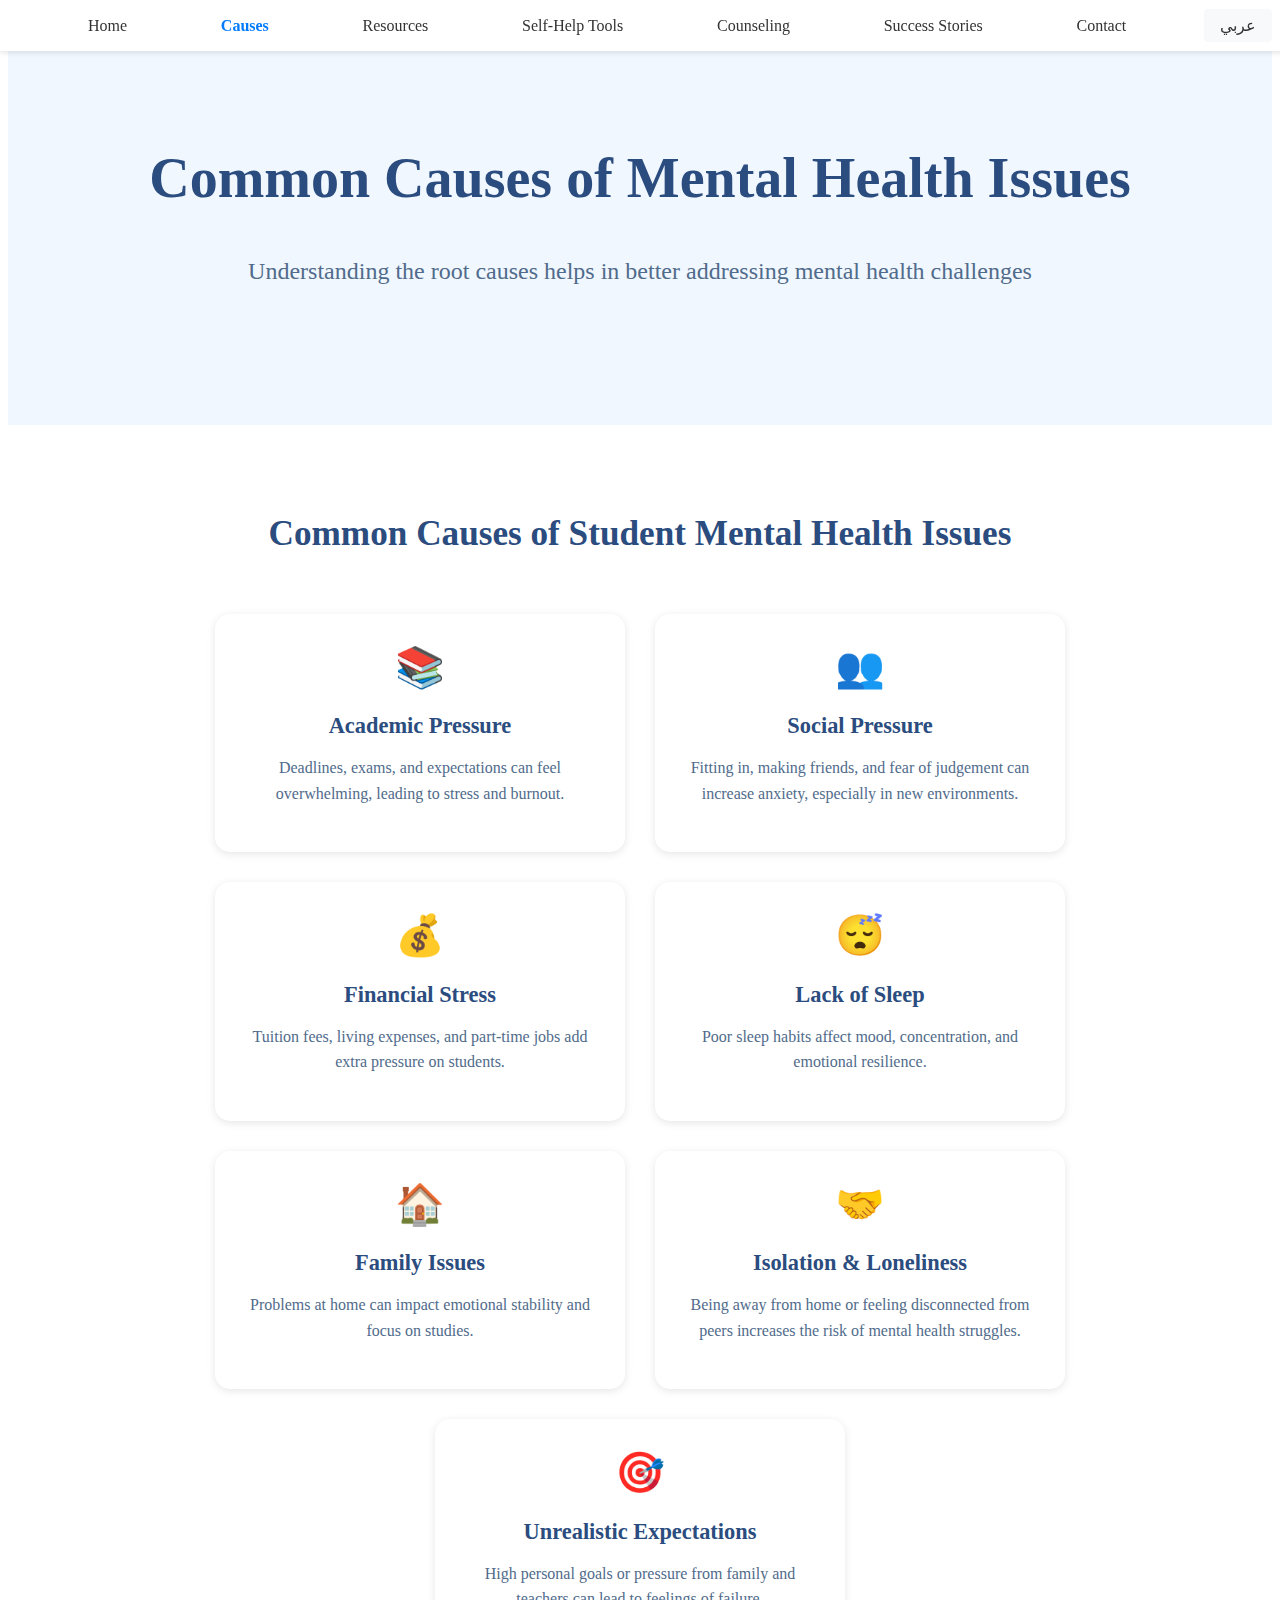
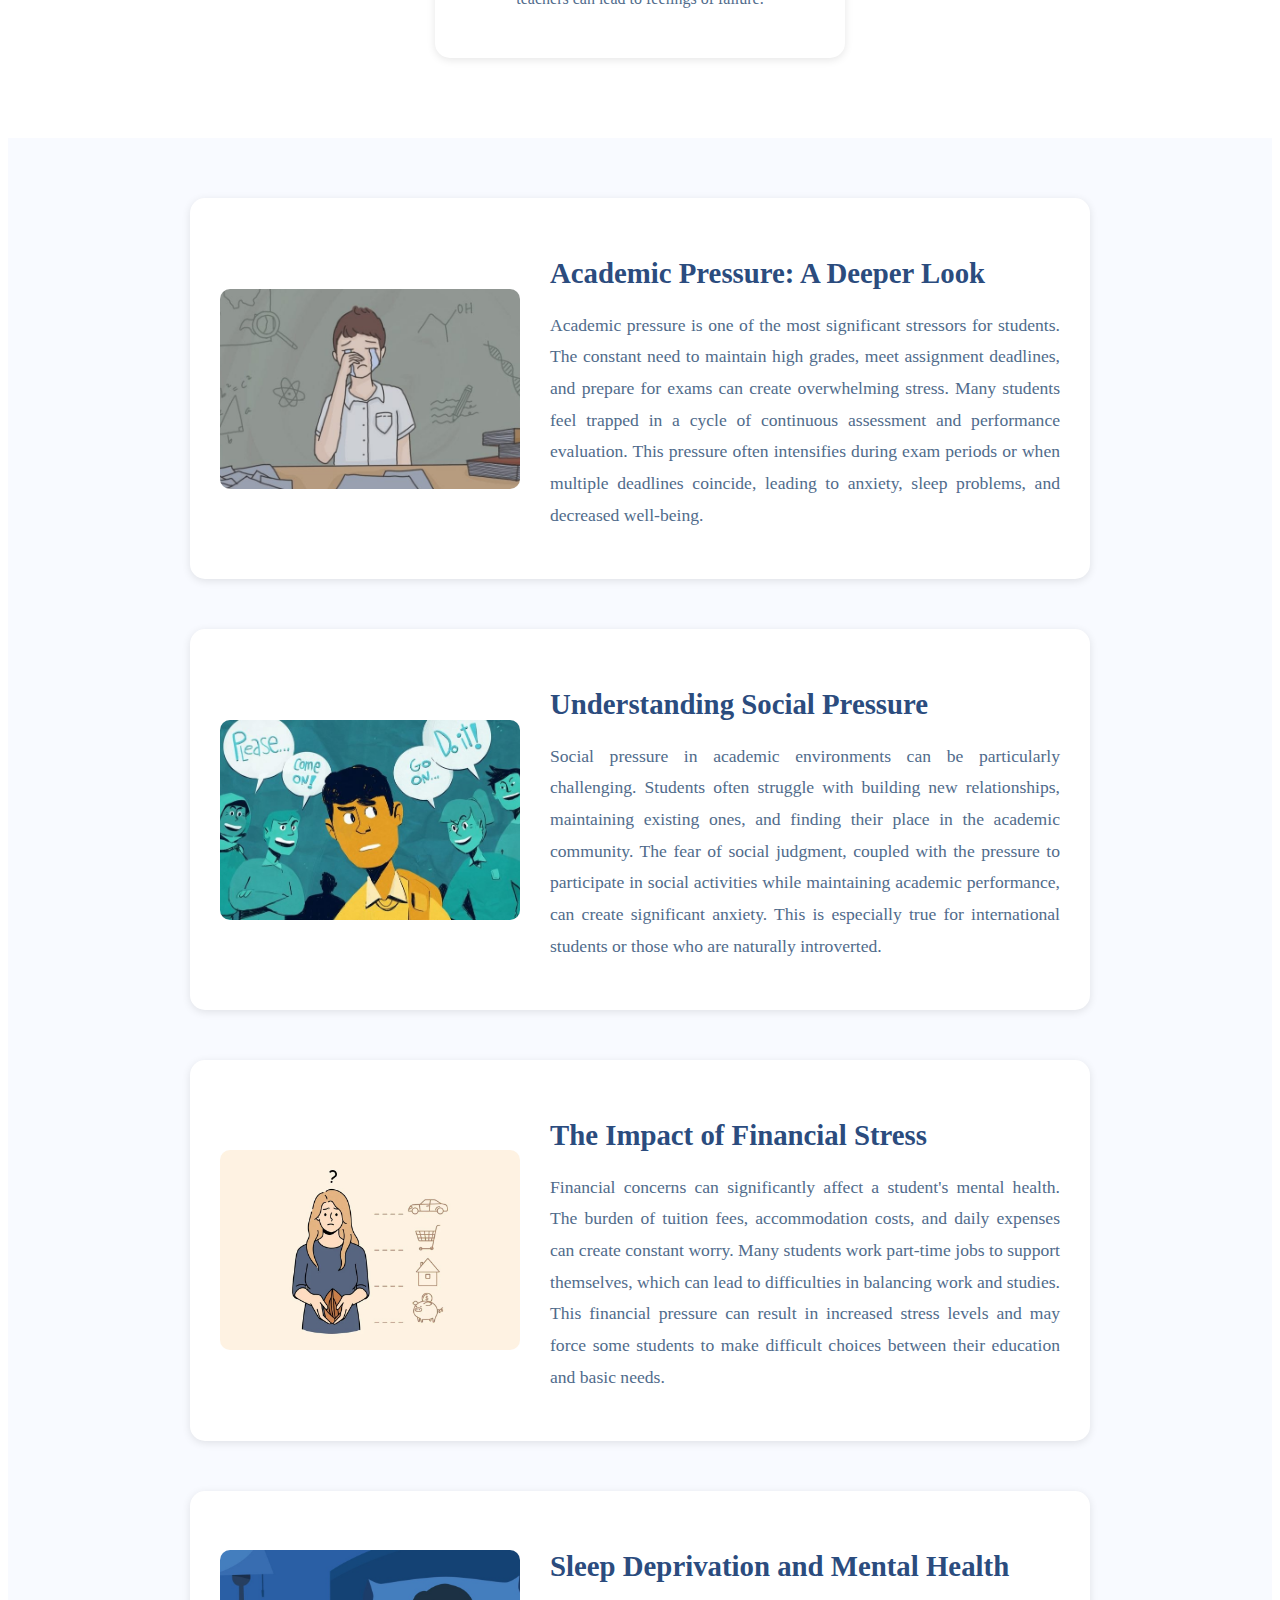
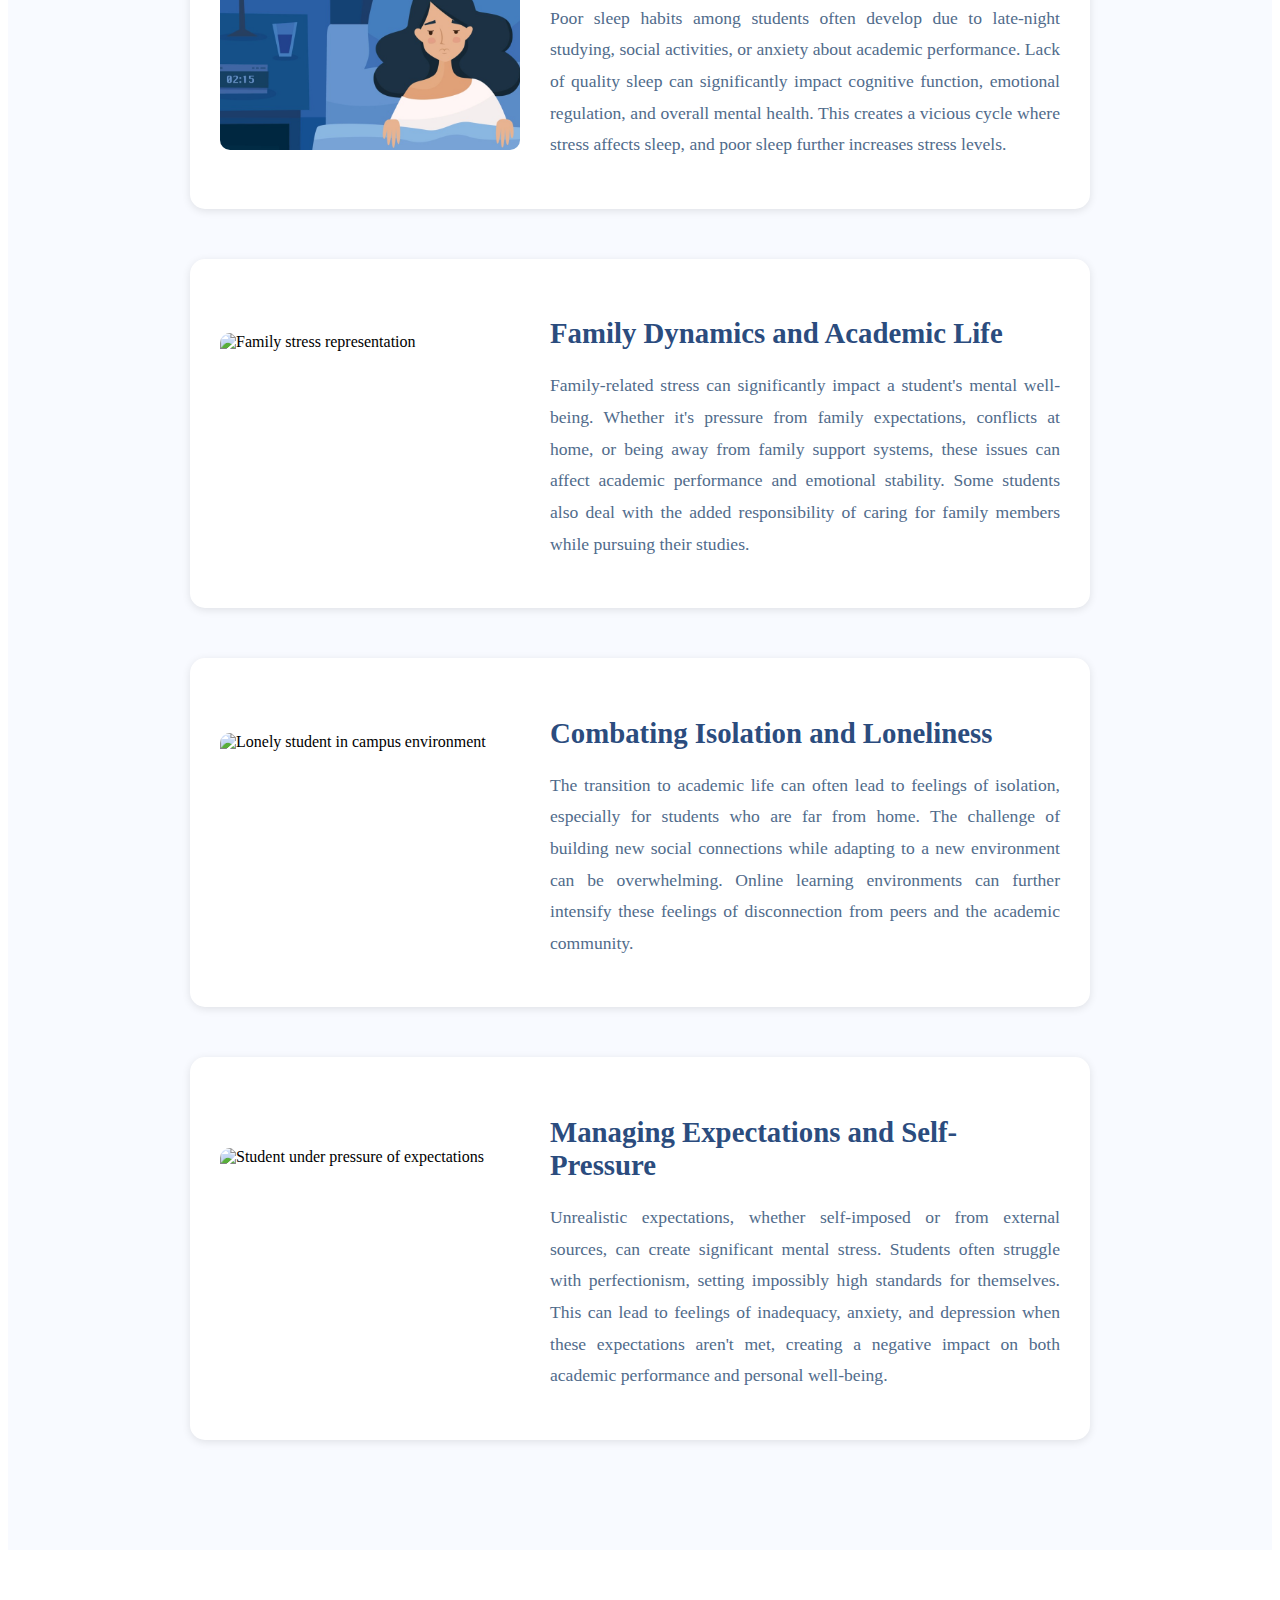
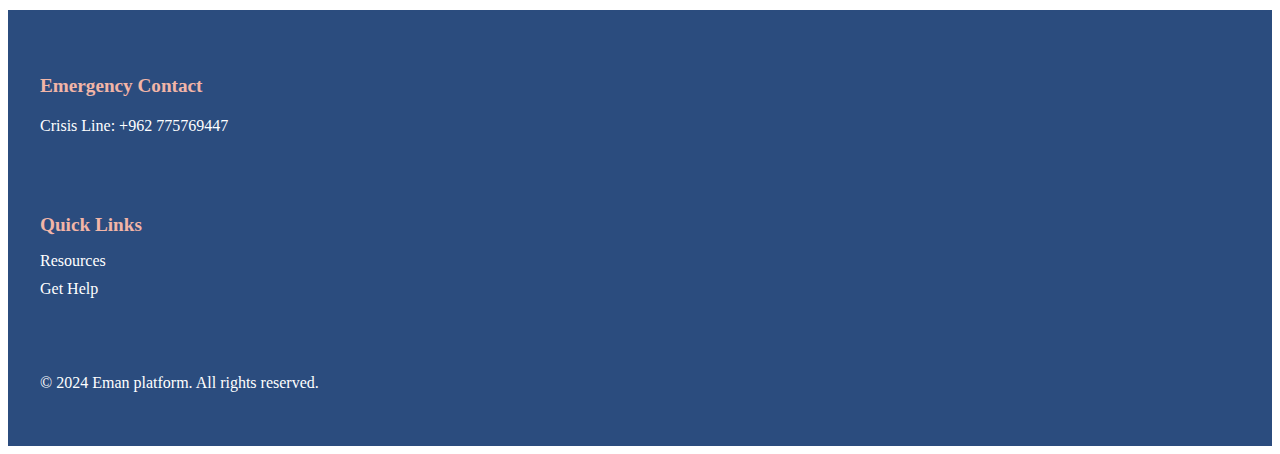
==== causes.html @ c2e85818 "making the second page the causes page and adding css styles and the html page" ====
<!DOCTYPE html>
<html lang="en">
<head>
    <meta charset="UTF-8">
    <meta name="viewport" content="width=device-width, initial-scale=1.0">
    <title>Causes - Eman Platform</title>
    <link rel="stylesheet" href="css/style.css">
</head>
<body>
    <header>
        <nav>
            <ul class="nav-links">
                <li><a href="index.html">Home</a></li>
                <li><a href="causes.html" class="active">Causes</a></li>
                <li><a href="resources.html">Resources</a></li>
                <li><a href="tools.html">Self-Help Tools</a></li>
                <li><a href="counseling.html">Counseling</a></li>
                <li><a href="stories.html">Success Stories</a></li>
                <li><a href="contact.html">Contact</a></li>
                <li class="language-switch">
                    <a href="causes-ar.html">عربي</a>
                </li>
            </ul>
        </nav>
    </header>

    <main>
        <section class="hero">
            <h1>Common Causes of Mental Health Issues</h1>
            <p>Understanding the root causes helps in better addressing mental health challenges</p>
        </section>

        <section class="causes-section">
            <div class="causes-container">
                <h2>Common Causes of Student Mental Health Issues</h2>
                <div class="causes-grid">
                    <div class="cause-card">
                        <div class="cause-icon">📚</div>
                        <h3>Academic Pressure</h3>
                        <p>Deadlines, exams, and expectations can feel overwhelming, leading to stress and burnout.</p>
                    </div>

                    <div class="cause-card">
                        <div class="cause-icon">👥</div>
                        <h3>Social Pressure</h3>
                        <p>Fitting in, making friends, and fear of judgement can increase anxiety, especially in new environments.</p>
                    </div>

                    <div class="cause-card">
                        <div class="cause-icon">💰</div>
                        <h3>Financial Stress</h3>
                        <p>Tuition fees, living expenses, and part-time jobs add extra pressure on students.</p>
                    </div>

                    <div class="cause-card">
                        <div class="cause-icon">😴</div>
                        <h3>Lack of Sleep</h3>
                        <p>Poor sleep habits affect mood, concentration, and emotional resilience.</p>
                    </div>

                    <div class="cause-card">
                        <div class="cause-icon">🏠</div>
                        <h3>Family Issues</h3>
                        <p>Problems at home can impact emotional stability and focus on studies.</p>
                    </div>

                    <div class="cause-card">
                        <div class="cause-icon">🤝</div>
                        <h3>Isolation & Loneliness</h3>
                        <p>Being away from home or feeling disconnected from peers increases the risk of mental health struggles.</p>
                    </div>

                    <div class="cause-card">
                        <div class="cause-icon">🎯</div>
                        <h3>Unrealistic Expectations</h3>
                        <p>High personal goals or pressure from family and teachers can lead to feelings of failure.</p>
                    </div>
                </div>
            </div>
        </section>

        <section class="causes-details">
            <div class="detail-container">
                <div class="detail-item">
                    <div class="detail-image">
                        <img src="imges/tt_p4-768x432-1.jpg" alt="Student studying under pressure">
                    </div>
                    <div class="detail-content">
                        <h3>Academic Pressure: A Deeper Look</h3>
                        <p>Academic pressure is one of the most significant stressors for students. The constant need to maintain high grades, meet assignment deadlines, and prepare for exams can create overwhelming stress. Many students feel trapped in a cycle of continuous assessment and performance evaluation. This pressure often intensifies during exam periods or when multiple deadlines coincide, leading to anxiety, sleep problems, and decreased well-being.</p>
                    </div>
                </div>

                <div class="detail-item">
                    <div class="detail-image">
                        <img src="imges/Understanding Social Pressure.jpg" alt="Students in social situation">
                    </div>
                    <div class="detail-content">
                        <h3>Understanding Social Pressure</h3>
                        <p>Social pressure in academic environments can be particularly challenging. Students often struggle with building new relationships, maintaining existing ones, and finding their place in the academic community. The fear of social judgment, coupled with the pressure to participate in social activities while maintaining academic performance, can create significant anxiety. This is especially true for international students or those who are naturally introverted.</p>
                    </div>
                </div>

                <div class="detail-item">
                    <div class="detail-image">
                        <img src="imges/The Impact of Financial Stress.jpg" alt="Student worried about finances">
                    </div>
                    <div class="detail-content">
                        <h3>The Impact of Financial Stress</h3>
                        <p>Financial concerns can significantly affect a student's mental health. The burden of tuition fees, accommodation costs, and daily expenses can create constant worry. Many students work part-time jobs to support themselves, which can lead to difficulties in balancing work and studies. This financial pressure can result in increased stress levels and may force some students to make difficult choices between their education and basic needs.</p>
                    </div>
                </div>

                <div class="detail-item">
                    <div class="detail-image">
                        <img src="imges/Sleep Deprivation and Mental Health.jpg" alt="Tired student struggling to stay awake">
                    </div>
                    <div class="detail-content">
                        <h3>Sleep Deprivation and Mental Health</h3>
                        <p>Poor sleep habits among students often develop due to late-night studying, social activities, or anxiety about academic performance. Lack of quality sleep can significantly impact cognitive function, emotional regulation, and overall mental health. This creates a vicious cycle where stress affects sleep, and poor sleep further increases stress levels.</p>
                    </div>
                </div>

                <div class="detail-item">
                    <div class="detail-image">
                        <img src="imges/family-issues.jpg" alt="Family stress representation">
                    </div>
                    <div class="detail-content">
                        <h3>Family Dynamics and Academic Life</h3>
                        <p>Family-related stress can significantly impact a student's mental well-being. Whether it's pressure from family expectations, conflicts at home, or being away from family support systems, these issues can affect academic performance and emotional stability. Some students also deal with the added responsibility of caring for family members while pursuing their studies.</p>
                    </div>
                </div>

                <div class="detail-item">
                    <div class="detail-image">
                        <img src="imges/isolation.jpg" alt="Lonely student in campus environment">
                    </div>
                    <div class="detail-content">
                        <h3>Combating Isolation and Loneliness</h3>
                        <p>The transition to academic life can often lead to feelings of isolation, especially for students who are far from home. The challenge of building new social connections while adapting to a new environment can be overwhelming. Online learning environments can further intensify these feelings of disconnection from peers and the academic community.</p>
                    </div>
                </div>

                <div class="detail-item">
                    <div class="detail-image">
                        <img src="imges/expectations.jpg" alt="Student under pressure of expectations">
                    </div>
                    <div class="detail-content">
                        <h3>Managing Expectations and Self-Pressure</h3>
                        <p>Unrealistic expectations, whether self-imposed or from external sources, can create significant mental stress. Students often struggle with perfectionism, setting impossibly high standards for themselves. This can lead to feelings of inadequacy, anxiety, and depression when these expectations aren't met, creating a negative impact on both academic performance and personal well-being.</p>
                    </div>
                </div>
            </div>
        </section>

        <footer>
            <div class="footer-content">
                <div class="footer-section">
                    <h4>Emergency Contact</h4>
                    <p>Crisis Line: +962 775769447</p>
                </div>
                <div class="footer-section">
                    <h4>Quick Links</h4>
                    <ul>
                        <li><a href="resources.html">Resources</a></li>
                        <li><a href="contact.html">Get Help</a></li>
                    </ul>
                </div>
                <div class="footer-section">
                    <p>&copy; 2024 Eman platform. All rights reserved.</p>
                </div>
            </div>
        </div>
    </footer>
</body>
</html>
---- css/style.css ----
/* ===== HEADER SECTION ===== */
header {
    background-color: #ffffff;  /* White background for the header */
    box-shadow: 0 2px 5px rgb(0, 0, 0, 0.1);  /* Subtle shadow for depth */
    padding: 1rem 2rem;  /* Inner spacing: 1rem top/bottom, 2rem left/right */
    position: fixed;  /* Keeps header fixed while scrolling */
    width: 100%;  /* Full width of viewport */
    top: 0;  /* Aligned to top of viewport */
    left: 0;  /* Aligned to left of viewport */
    z-index: 1000;  /* Ensures header stays above other content */
}

/* ===== NAVIGATION SECTION ===== */
nav {
    max-width: 1200px;  /* Maximum width of navigation */
    margin: 0 auto;  /* Centers the navigation horizontally */
}

/* Navigation links container styling */
.nav-links {
    list-style: none;  /* Removes default list bullets */
    display: flex;  /* Creates horizontal layout */
    align-items: center;  /* Vertically centers items */
    justify-content: space-between;  /* Evenly spaces items */
    padding: 0;  /* Removes default padding */
    margin: 0;  /* Removes default margin */
}

/* Individual navigation link styling */
.nav-links li a {
    text-decoration: none;  /* Removes underline from links */
    color: #333333;  /* Dark gray text color */
    font-weight: 500;  /* Medium font weight */
    padding: 0.5rem 1rem;  /* Spacing around link text */
}

/* Hover effect for navigation links */
.nav-links li a:hover {
    color: #007bff;  /* Blue color on hover */
}

/* Styling for active/current page link */
.nav-links li a.active {
    color: #007bff;  /* Blue color for active link */
    font-weight: 600;  /* Slightly bolder than regular links */
}

/* Language switch button styling */
.language-switch a {
    background-color: #f8f9fa;  /* Light gray background */
    border-radius: 4px;  /* Rounded corners */
    padding: 0.5rem 1rem;  /* Spacing around text */
}

/* Body adjustment to prevent content from hiding under fixed header */


/* ===== HERO SECTION ===== */
.hero {
    background-color: #F0F7FF;  /* Light, calming blue background */
    padding: 100px 20px;
    text-align: center;
    /* min-height: 80vh; */
    display: flex;
    flex-direction: column;
    justify-content: center;
    align-items: center;
}

.hero h1 {
    color: #2B4C7E;  /* Deep calming blue */
    font-size: 3.5rem;
    margin-bottom: 1.5rem;
    font-weight: 700;
}

.hero p {
    color: #506B8B;  /* Softer blue for better readability */
    font-size: 1.5rem;
    margin-bottom: 2.5rem;
    max-width: 800px;
}

.cta-buttons {
    display: flex;
    gap: 20px;
    justify-content: center;
}

.btn {
    padding: 15px 30px;
    border-radius: 30px;
    text-decoration: none;
    font-weight: 600;
    transition: all 0.3s ease;
}

.btn.primary {
    background-color: #567EBB;  /* Trustworthy blue */
    color: white;
    box-shadow: 0 4px 15px rgb(86, 126, 187);
}

.btn.primary:hover {
    background-color: #4A6DA1;
}

.btn.secondary {
    background-color: #F2B5A7;  /* Soft coral - warm and inviting */
    color: #333;
    box-shadow: 0 4px 15px rgb(242, 181, 167);
}

.btn.secondary:hover {
    background-color: #E9A192;
  
}

/* ===== INTRODUCTION SECTIONS ===== */
.intro-sections {
    padding: 60px 20px;
    background-color: #fff;
}

.intro-container {
    max-width: 1200px;
    margin: 0 auto 60px;
    display: flex;
    align-items: center;
    gap: 40px;
}

.intro-container.reverse {
    flex-direction: row-reverse;
}

.intro-text {
    flex: 1;
}

.intro-text h2 {
    color: #2B4C7E;
    font-size: 2.2rem;
    margin-bottom: 20px;
}

.intro-text p {
    color: #506B8B;
    font-size: 1.3rem;
    line-height: 1.5;
}

.intro-image {
    flex: 1;
}

.intro-image img {
    width: 100%;
    border-radius: 10px;
    box-shadow: 0 4px 15px rgb(0, 0, 0);
}

/* ===== MENTAL HEALTH AWARENESS SECTION ===== */
.mental-health-awareness {
    padding: 80px 20px;
    background-color: #F8FAFF;
}

.mental-health-awareness h2 {
    text-align: center;
    color: #2B4C7E;
    font-size: 2.5rem;
    margin-bottom: 40px;
}

.awareness-grid {
    max-width: 1200px;
    margin: 0 auto;
    display: grid;
    grid-template-columns: repeat(auto-fit, minmax(250px, 1fr));
    gap: 30px;
    padding: 20px;
}

/* ===== AWARENESS CARDS ===== */
.awareness-card {
    background: white;
    padding: 25px;
    border-radius: 15px;
    box-shadow: 0 2px 8px rgb(0, 0, 0);
    text-align: center;
}

.card-image {
    width: 200px;  /* Increased width for better visibility */
    height: 150px; /* Aspect ratio suitable for most images */
    margin: 0 auto 20px;
    background-color: #F0F7FF;
    border-radius: 10px; /* Slight rounded corners instead of circle */
    /* padding: 10px; */
    display: flex;
    align-items: center;
    justify-content: center;
    overflow: hidden; /* Ensures image stays within bounds */
}

.card-image img {
    width: 100%;
    height: 100%;
    object-fit: cover; /* Changed to cover to fill the space properly */
}

/* Optional: Add a subtle rotation on hover */




.awareness-card h3 {
    color: #2B4C7E;
    font-size: 1.4rem;
    margin-bottom: 15px;
}

.awareness-card p {
    color: #506B8B;
    line-height: 1.6;
}

/* ===== QUICK HELP SECTION ===== */
.quick-help {
    max-width: 800px;
    margin: 60px auto 0;
    padding: 30px;
    background: white;
    border-radius: 15px;
    box-shadow: 0 2px 8px rgb(0, 0, 0);
}

.quick-help h3 {
    color: #2B4C7E;
    font-size: 1.8rem;
    margin-bottom: 20px;
    text-align: center;
}

/* ===== WARNING SIGNS LIST ===== */
.warning-signs {
    list-style: none;
    padding: 0;
    margin-bottom: 30px;
}

.warning-signs li {
    color: #506B8B;
    padding: 10px 0;
    padding-left: 25px;
    position: relative;
}

.warning-signs li::before {
    content: "•";
    color: #567EBB;
    font-weight: bold;
    position: absolute;
    left: 0;
}

.help-message {
    text-align: center;
    margin-top: 30px;
}

.help-message p {
    color: #506B8B;
    margin-bottom: 20px;
    font-size: 1.1rem;
}


/* ===== FOOTER SECTION ===== */
footer {
    background-color: #2B4C7E;
    color: white;
    padding: 40px 20px;
    margin-top: 60px;
}

.footer-content {
    max-width: 1200px;
    margin: 0 auto;
    display: grid;
    /* grid-template-columns: repeat(3, 1fr); */
    gap: 40px;
}

.footer-section h4 {
    color: #F2B5A7;
    font-size: 1.2rem;
    margin-bottom: 15px;
}

.footer-section p {
    line-height: 1.6;
    margin-bottom: 10px;
}

.footer-section ul {
    list-style: none;
    padding: 0;
}

.footer-section ul li {
    margin-bottom: 10px;
}

.footer-section ul li a {
    color: white;
    text-decoration: none;
}

.footer-section ul li a:hover {
    color: #F2B5A7;
}

/* ===== CAUSES SECTION ===== */
.causes-section {
    padding: 60px 20px;
    background-color: #fff;
}

.causes-container {
    max-width: 1200px;
    margin: 0 auto;
}

.causes-container h2 {
    color: #2B4C7E;
    font-size: 2.2rem;
    margin-bottom: 40px;
    text-align: center;
}

.causes-grid {
    display: flex;
    flex-wrap: wrap;
    justify-content: center;
    padding: 20px;
    gap: 30px;
}

.cause-card {
    flex: 0 1 350px;
    background: white;
    padding: 30px;
    border-radius: 15px;
    box-shadow: 0 2px 8px rgba(0, 0, 0, 0.1);
    text-align: center;
}

.cause-card:hover {
    
    box-shadow: 0 5px 15px rgba(0, 0, 0, 0.2);
}

.cause-icon {
    font-size: 2.5rem;
    margin-bottom: 20px;
}

.cause-card h3 {
    color: #2B4C7E;
    font-size: 1.4rem;
    margin-bottom: 15px;
}

.cause-card p {
    color: #506B8B;
    line-height: 1.6;
}

/* ===== CAUSES DETAILS SECTION ===== */
.causes-details {
    padding: 60px 20px;
    background-color: #F8FAFF;
}

.detail-container {
    max-width: 900px;
    margin: 0 auto;
}

.detail-item {
    margin-bottom: 50px;
    padding: 30px;
    background: white;
    border-radius: 15px;
    box-shadow: 0 2px 8px rgba(0, 0, 0, 0.1);
    display: flex;
    gap: 30px;
    align-items: center;
}

.detail-content {
    flex: 1;
}

.detail-image {
    flex: 0 0 300px;
    height: 200px;
    border-radius: 10px;
    overflow: hidden;
}

.detail-image img {
    width: 100%;
    height: 100%;
    object-fit: cover;
}

/* Responsive adjustment */
@media (max-width: 768px) {
    .detail-item {
        flex-direction: column;
    }
    
    .detail-image {
        flex: 0 0 200px;
        width: 100%;
        margin-bottom: 20px;
    }
}
.detail-item h3 {
    color: #2B4C7E;
    font-size: 1.8rem;
    margin-bottom: 20px;
}

.detail-item p {
    color: #506B8B;
    font-size: 1.1rem;
    line-height: 1.8;
    text-align: justify;
}

/* Add hover effect */
.detail-item:hover {
    transform: translateY(-2px);
    box-shadow: 0 4px 12px rgba(0, 0, 0, 0.15);
    transition: all 0.3s ease;
}
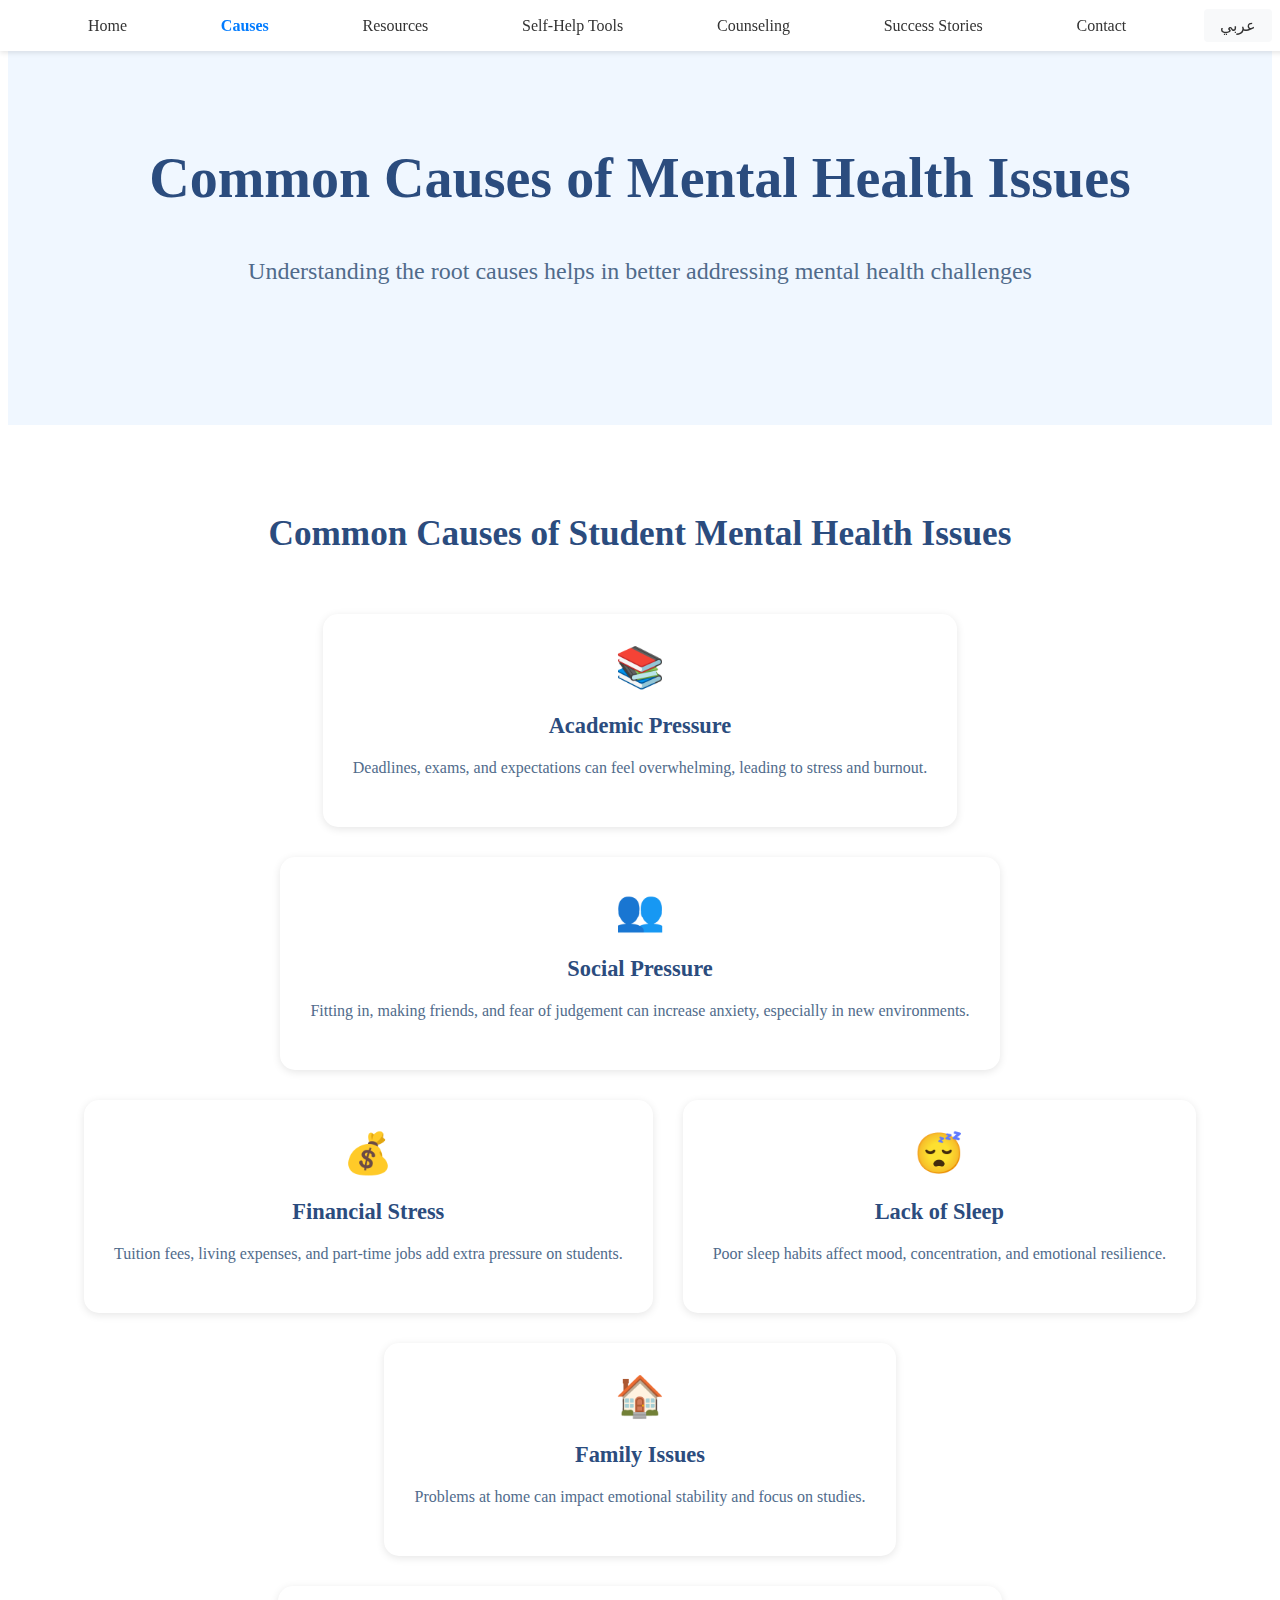
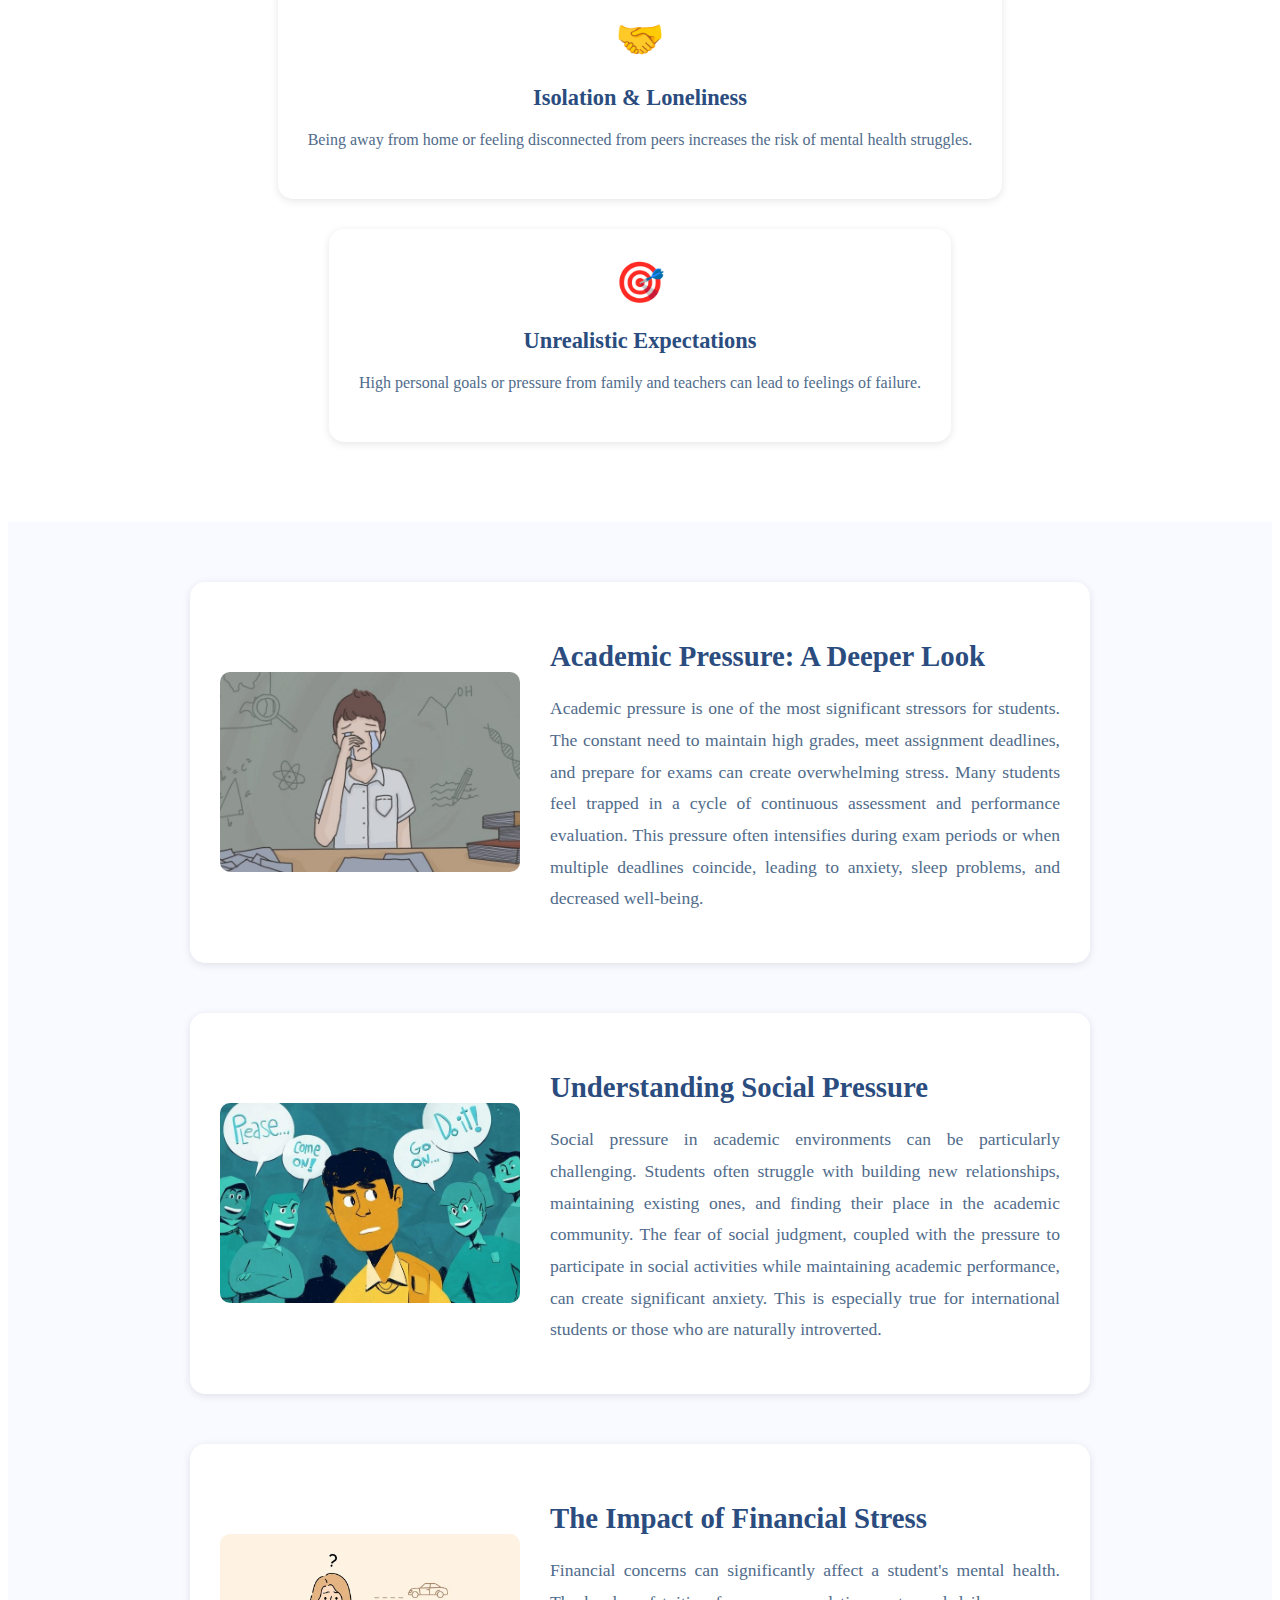
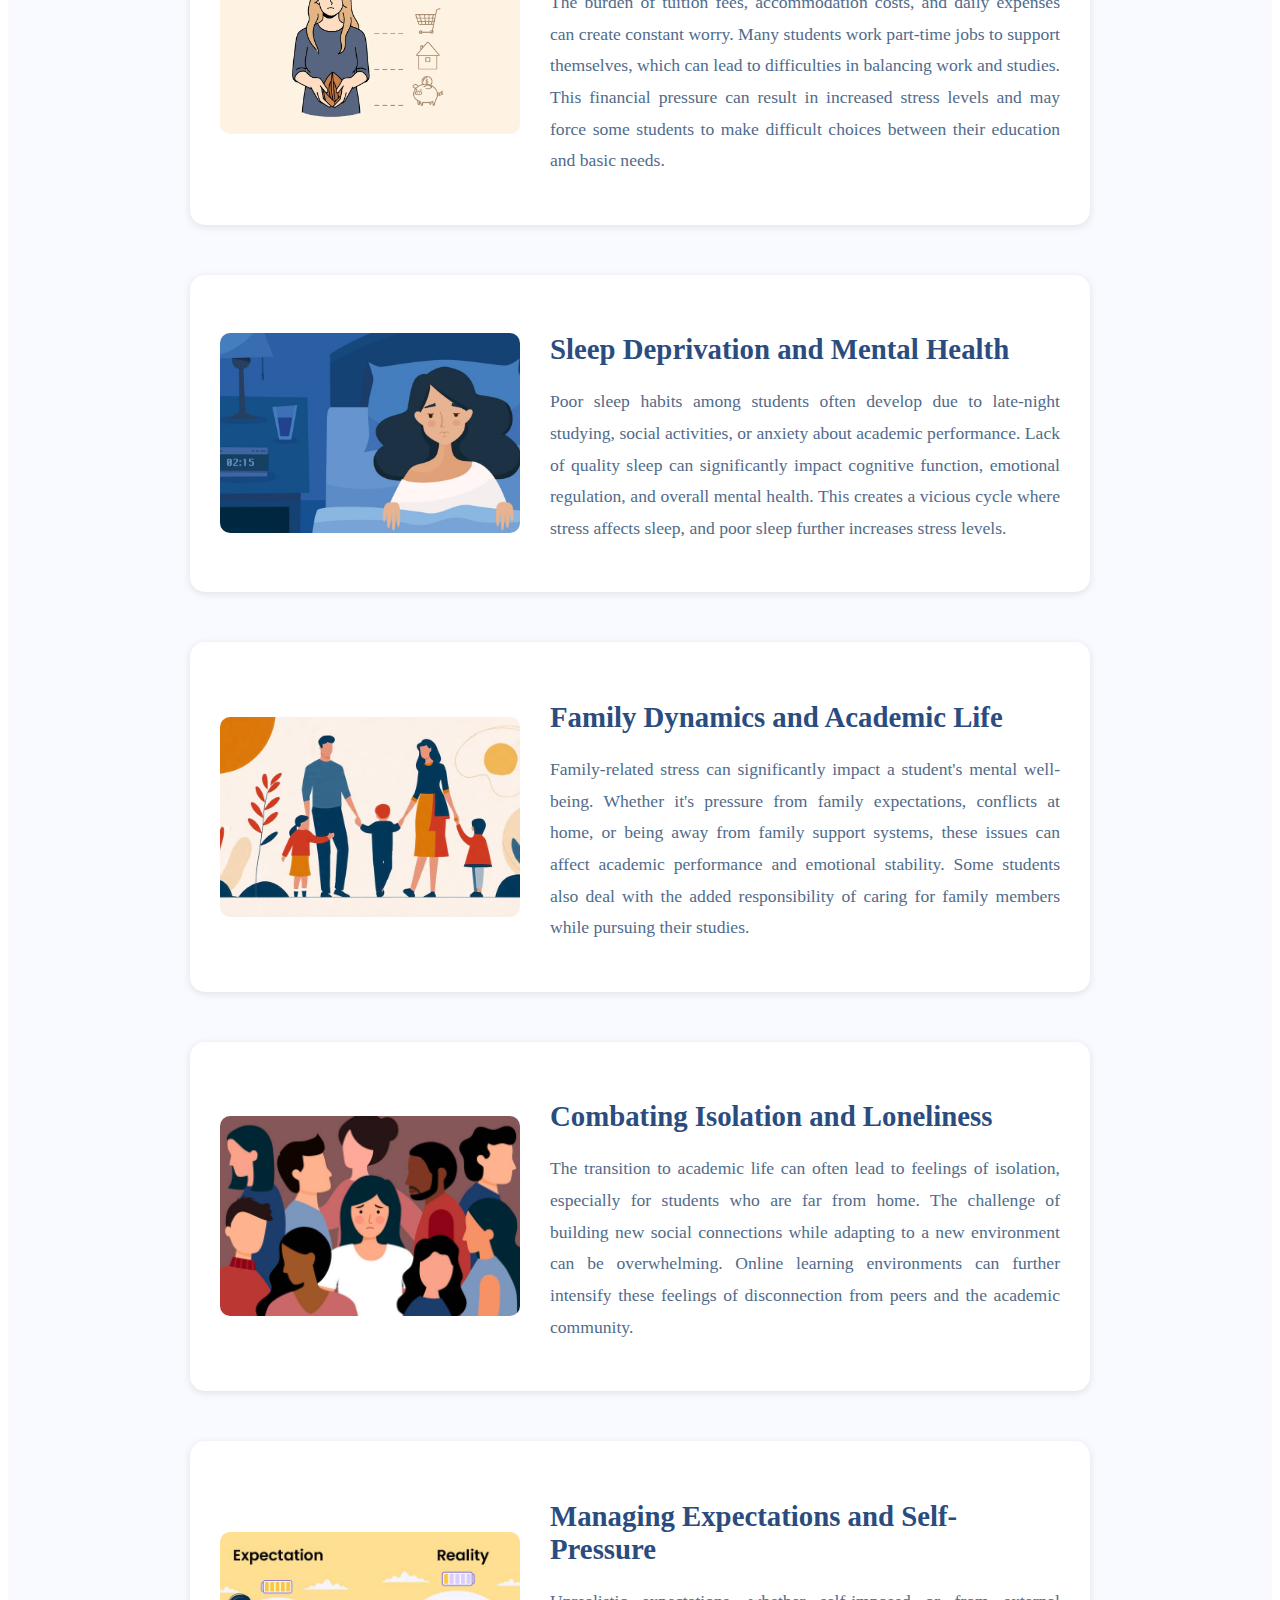
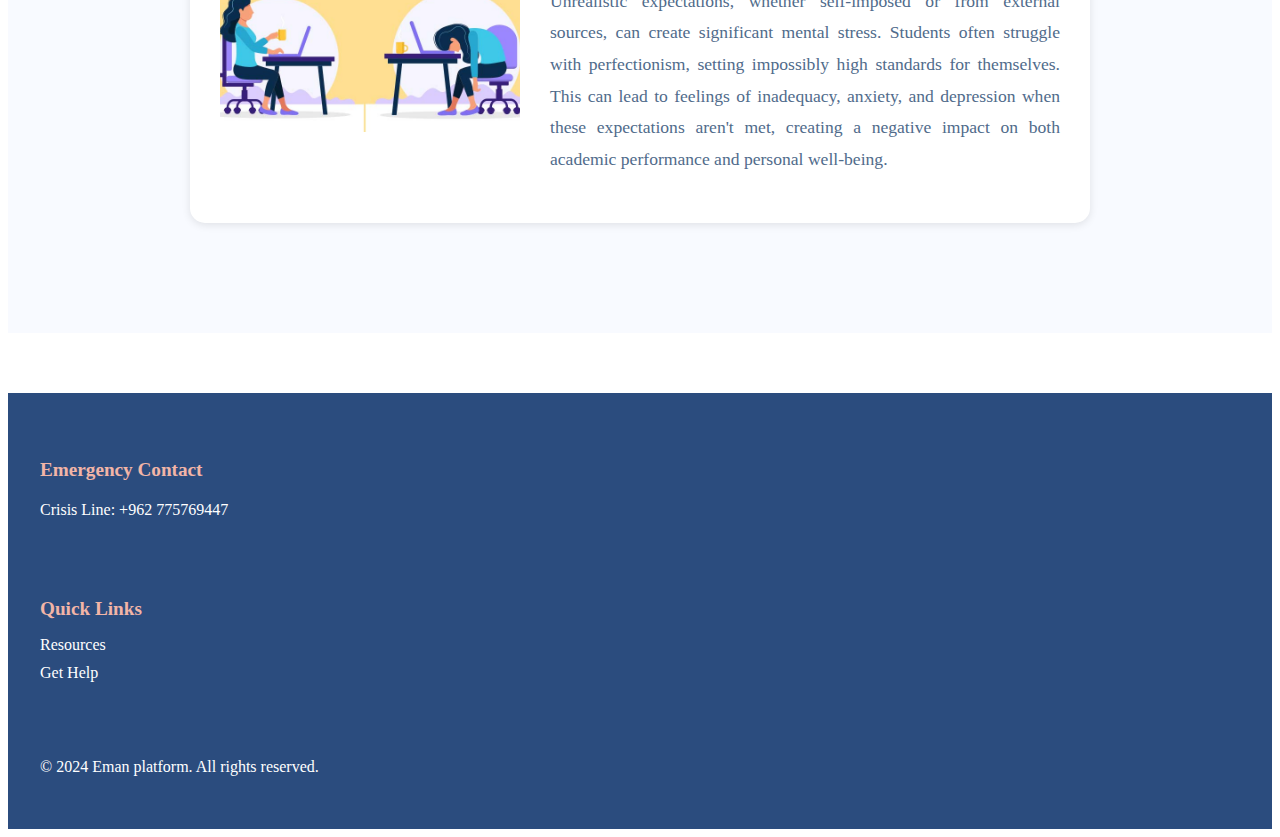
==== commit ebfa4d94: "finishing the second page and moving to the next page" ====
--- a/causes.html
+++ b/causes.html
@@ -5,6 +5,7 @@
     <meta name="viewport" content="width=device-width, initial-scale=1.0">
     <title>Causes - Eman Platform</title>
     <link rel="stylesheet" href="css/style.css">
+    <link rel="stylesheet" href="css/causes.css">
 </head>
 <body>
     <header>
@@ -123,7 +124,7 @@
 
                 <div class="detail-item">
                     <div class="detail-image">
-                        <img src="imges/family-issues.jpg" alt="Family stress representation">
+                        <img src="imges/Family Dynamics and Academic Life.png"Family stress representation">
                     </div>
                     <div class="detail-content">
                         <h3>Family Dynamics and Academic Life</h3>
@@ -133,7 +134,7 @@
 
                 <div class="detail-item">
                     <div class="detail-image">
-                        <img src="imges/isolation.jpg" alt="Lonely student in campus environment">
+                        <img src="imges/Combating Isolation and Loneliness.png" alt="Lonely student in campus environment">
                     </div>
                     <div class="detail-content">
                         <h3>Combating Isolation and Loneliness</h3>
@@ -143,7 +144,7 @@
 
                 <div class="detail-item">
                     <div class="detail-image">
-                        <img src="imges/expectations.jpg" alt="Student under pressure of expectations">
+                        <img src="imges/Managing Expectations and Self-Pressure.png" alt="Student under pressure of expectations">
                     </div>
                     <div class="detail-content">
                         <h3>Managing Expectations and Self-Pressure</h3>
--- a/css/style.css
+++ b/css/style.css
@@ -322,135 +322,10 @@
     color: #F2B5A7;
 }
 
-/* ===== CAUSES SECTION ===== */
-.causes-section {
-    padding: 60px 20px;
-    background-color: #fff;
-}
-
-.causes-container {
-    max-width: 1200px;
-    margin: 0 auto;
-}
-
-.causes-container h2 {
-    color: #2B4C7E;
-    font-size: 2.2rem;
-    margin-bottom: 40px;
-    text-align: center;
-}
-
-.causes-grid {
-    display: flex;
-    flex-wrap: wrap;
-    justify-content: center;
-    padding: 20px;
-    gap: 30px;
-}
-
-.cause-card {
-    flex: 0 1 350px;
-    background: white;
-    padding: 30px;
-    border-radius: 15px;
-    box-shadow: 0 2px 8px rgba(0, 0, 0, 0.1);
-    text-align: center;
-}
-
-.cause-card:hover {
-    
-    box-shadow: 0 5px 15px rgba(0, 0, 0, 0.2);
-}
-
-.cause-icon {
-    font-size: 2.5rem;
-    margin-bottom: 20px;
-}
-
-.cause-card h3 {
-    color: #2B4C7E;
-    font-size: 1.4rem;
-    margin-bottom: 15px;
-}
-
-.cause-card p {
-    color: #506B8B;
-    line-height: 1.6;
-}
-
-/* ===== CAUSES DETAILS SECTION ===== */
-.causes-details {
-    padding: 60px 20px;
-    background-color: #F8FAFF;
-}
-
-.detail-container {
-    max-width: 900px;
-    margin: 0 auto;
-}
-
-.detail-item {
-    margin-bottom: 50px;
-    padding: 30px;
-    background: white;
-    border-radius: 15px;
-    box-shadow: 0 2px 8px rgba(0, 0, 0, 0.1);
-    display: flex;
-    gap: 30px;
-    align-items: center;
-}
-
-.detail-content {
-    flex: 1;
-}
-
-.detail-image {
-    flex: 0 0 300px;
-    height: 200px;
-    border-radius: 10px;
-    overflow: hidden;
-}
-
-.detail-image img {
-    width: 100%;
-    height: 100%;
-    object-fit: cover;
-}
-
-/* Responsive adjustment */
-@media (max-width: 768px) {
-    .detail-item {
-        flex-direction: column;
-    }
-    
-    .detail-image {
-        flex: 0 0 200px;
-        width: 100%;
-        margin-bottom: 20px;
-    }
-}
-.detail-item h3 {
-    color: #2B4C7E;
-    font-size: 1.8rem;
-    margin-bottom: 20px;
-}
-
-.detail-item p {
-    color: #506B8B;
-    font-size: 1.1rem;
-    line-height: 1.8;
-    text-align: justify;
-}
-
-/* Add hover effect */
-.detail-item:hover {
-    transform: translateY(-2px);
-    box-shadow: 0 4px 12px rgba(0, 0, 0, 0.15);
-    transition: all 0.3s ease;
-}
-
-
-
-
-
-
+
+
+
+
+
+
+
--- a/css/causes.css
+++ b/css/causes.css
@@ -0,0 +1,110 @@
+.causes-section {
+    padding: 60px 20px;
+    background-color: #fff;
+}
+
+.causes-container {
+    max-width: 1200px;
+    margin: 0 auto;
+}
+
+.causes-container h2 {
+    color: #2B4C7E;
+    font-size: 2.2rem;
+    margin-bottom: 40px;
+    text-align: center;
+}
+
+.causes-grid {
+    display: flex;
+    flex-wrap: wrap;
+    justify-content: center;
+    padding: 20px;
+    gap: 30px;
+}
+
+.cause-card {
+    background: white;
+    padding: 30px;
+    border-radius: 15px;
+    box-shadow: 0 2px 8px rgba(0, 0, 0, 0.1);
+    text-align: center;
+}
+
+.cause-card:hover {
+    box-shadow: 0 5px 15px rgb(43, 76, 126, 0.2);
+}
+
+.cause-icon {
+    font-size: 2.5rem;
+    margin-bottom: 20px;
+}
+
+.cause-card h3 {
+    color: #2B4C7E;
+    font-size: 1.4rem;
+    margin-bottom: 15px;
+}
+
+.cause-card p {
+    color: #506B8B;
+    line-height: 1.6;
+}
+
+/* ===== CAUSES DETAILS SECTION ===== */
+.causes-details {
+    padding: 60px 20px;
+    background-color: #F8FAFF;
+}
+
+.detail-container {
+    max-width: 900px;
+    margin: 0 auto;
+}
+
+.detail-item {
+    margin-bottom: 50px;
+    padding: 30px;
+    background: white;
+    border-radius: 15px;
+    box-shadow: 0 2px 8px rgba(0, 0, 0, 0.1);
+    display: flex;
+    gap: 30px;
+    align-items: center;
+}
+
+
+
+.detail-image {
+    flex: 0 0 300px;
+    height: 200px;
+    border-radius: 10px;
+    overflow: hidden;
+}
+
+.detail-image img {
+    width: 100%;
+    height: 100%;
+    object-fit: cover;
+}
+
+
+.detail-item h3 {
+    color: #2B4C7E;
+    font-size: 1.8rem;
+    margin-bottom: 20px;
+}
+
+.detail-item p {
+    color: #506B8B;
+    font-size: 1.1rem;
+    line-height: 1.8;
+    text-align: justify;
+}
+
+/* Add hover effect */
+.detail-item:hover {
+    transform: translateY(-2px);
+    box-shadow: 0 4px 12px rgba(0, 0, 0, 0.15);
+    transition: all 0.3s ease;
+}
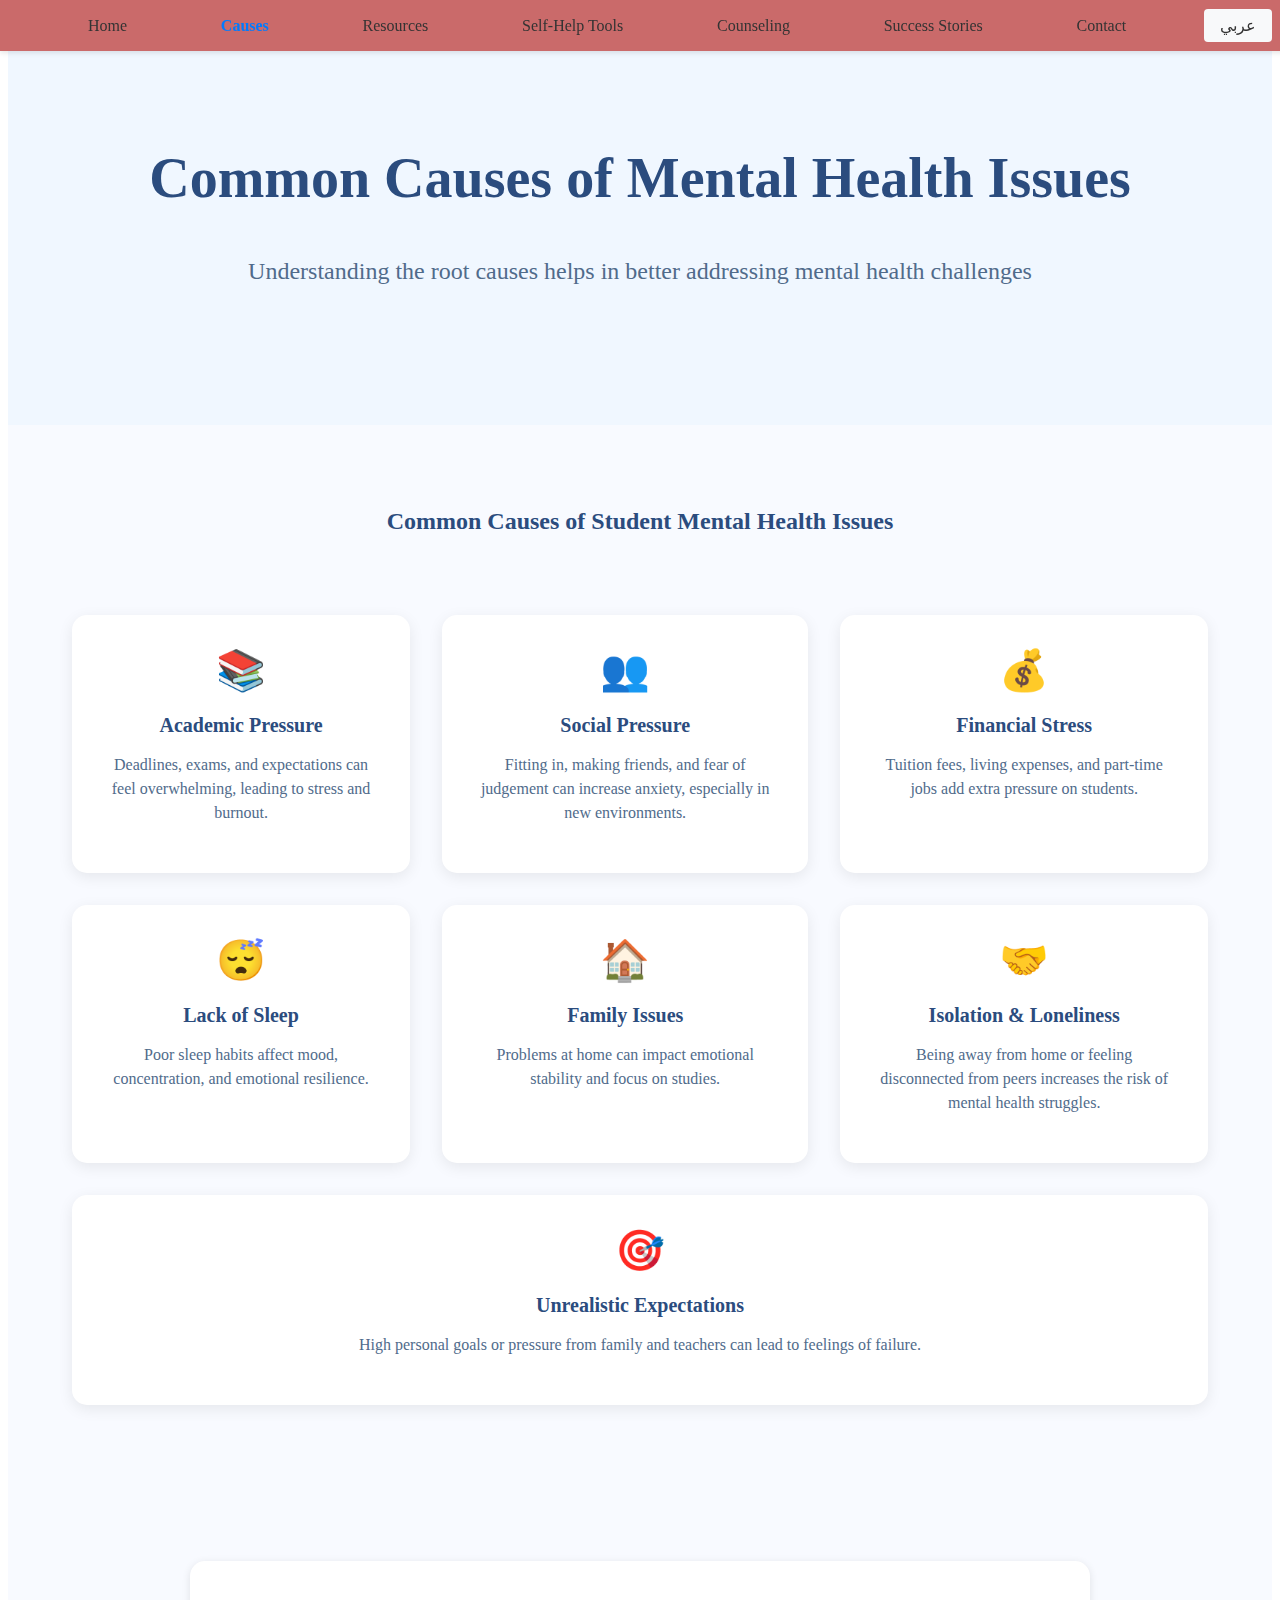
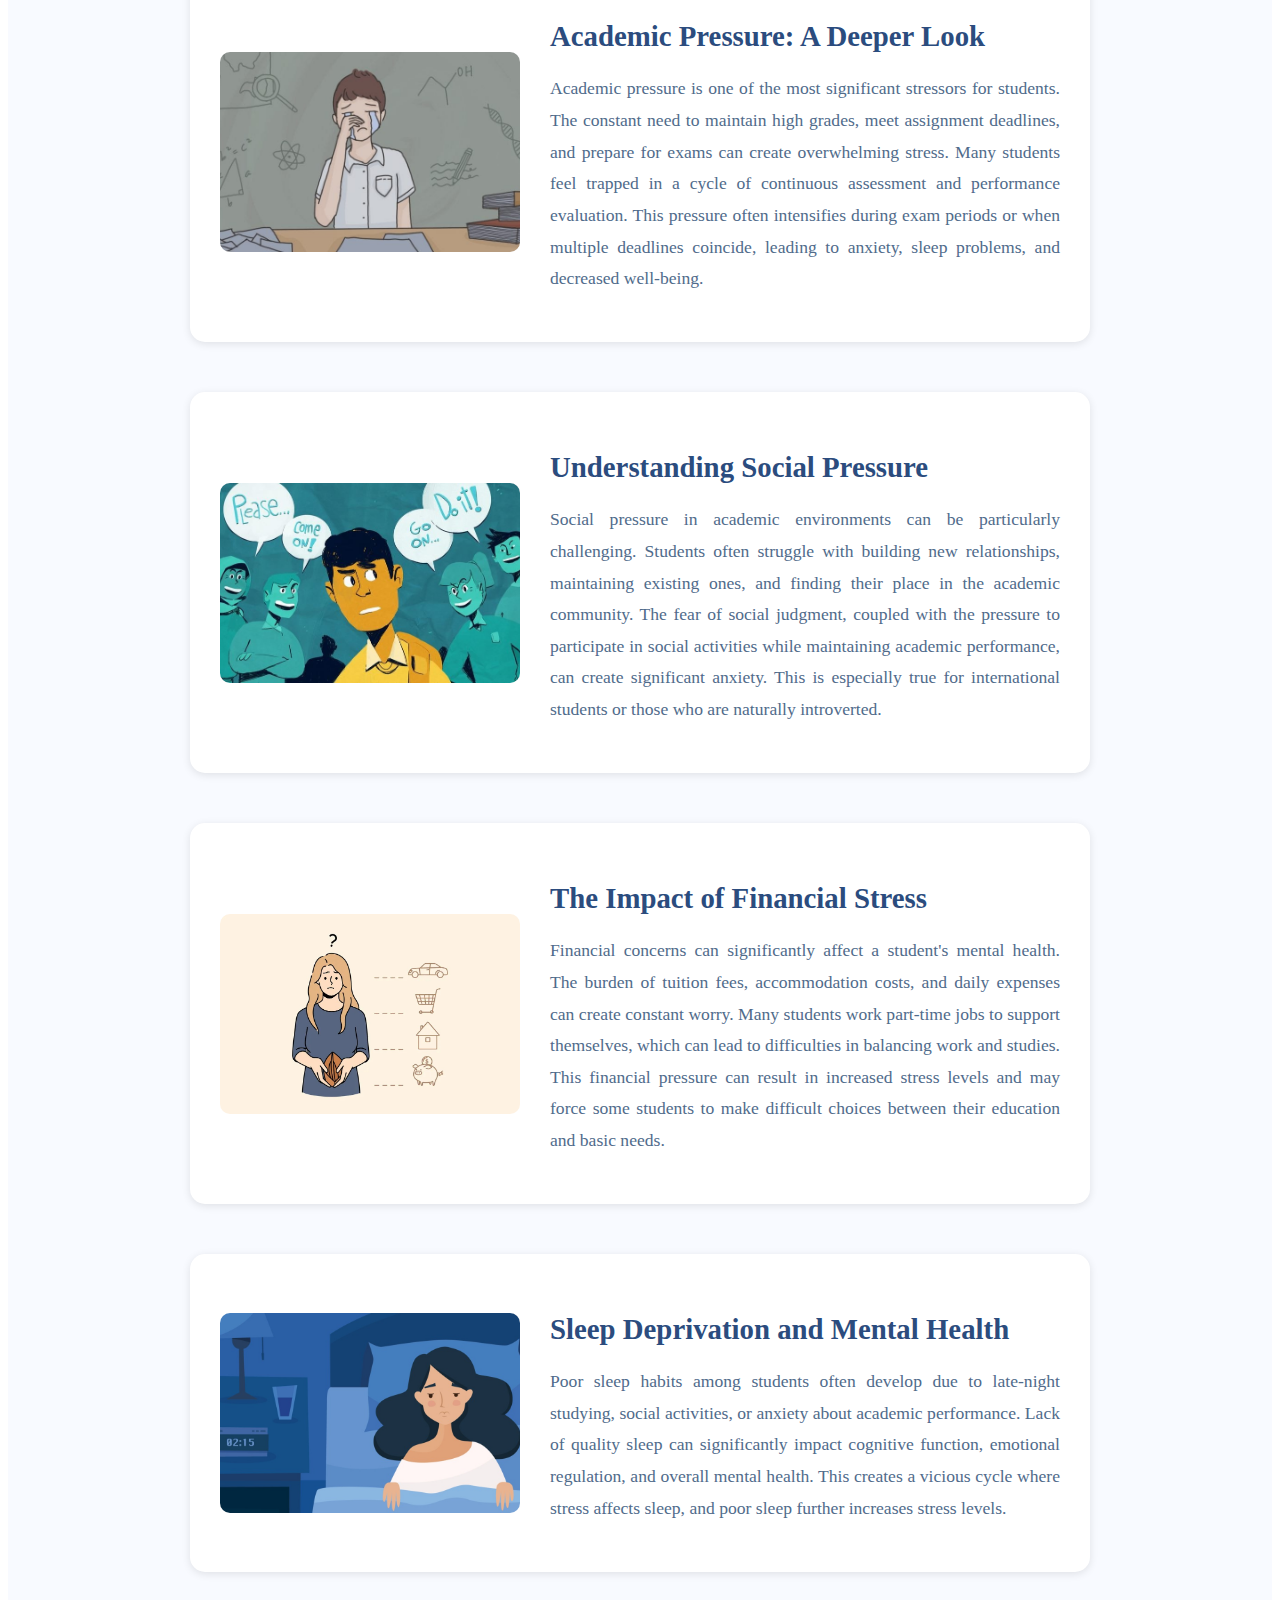
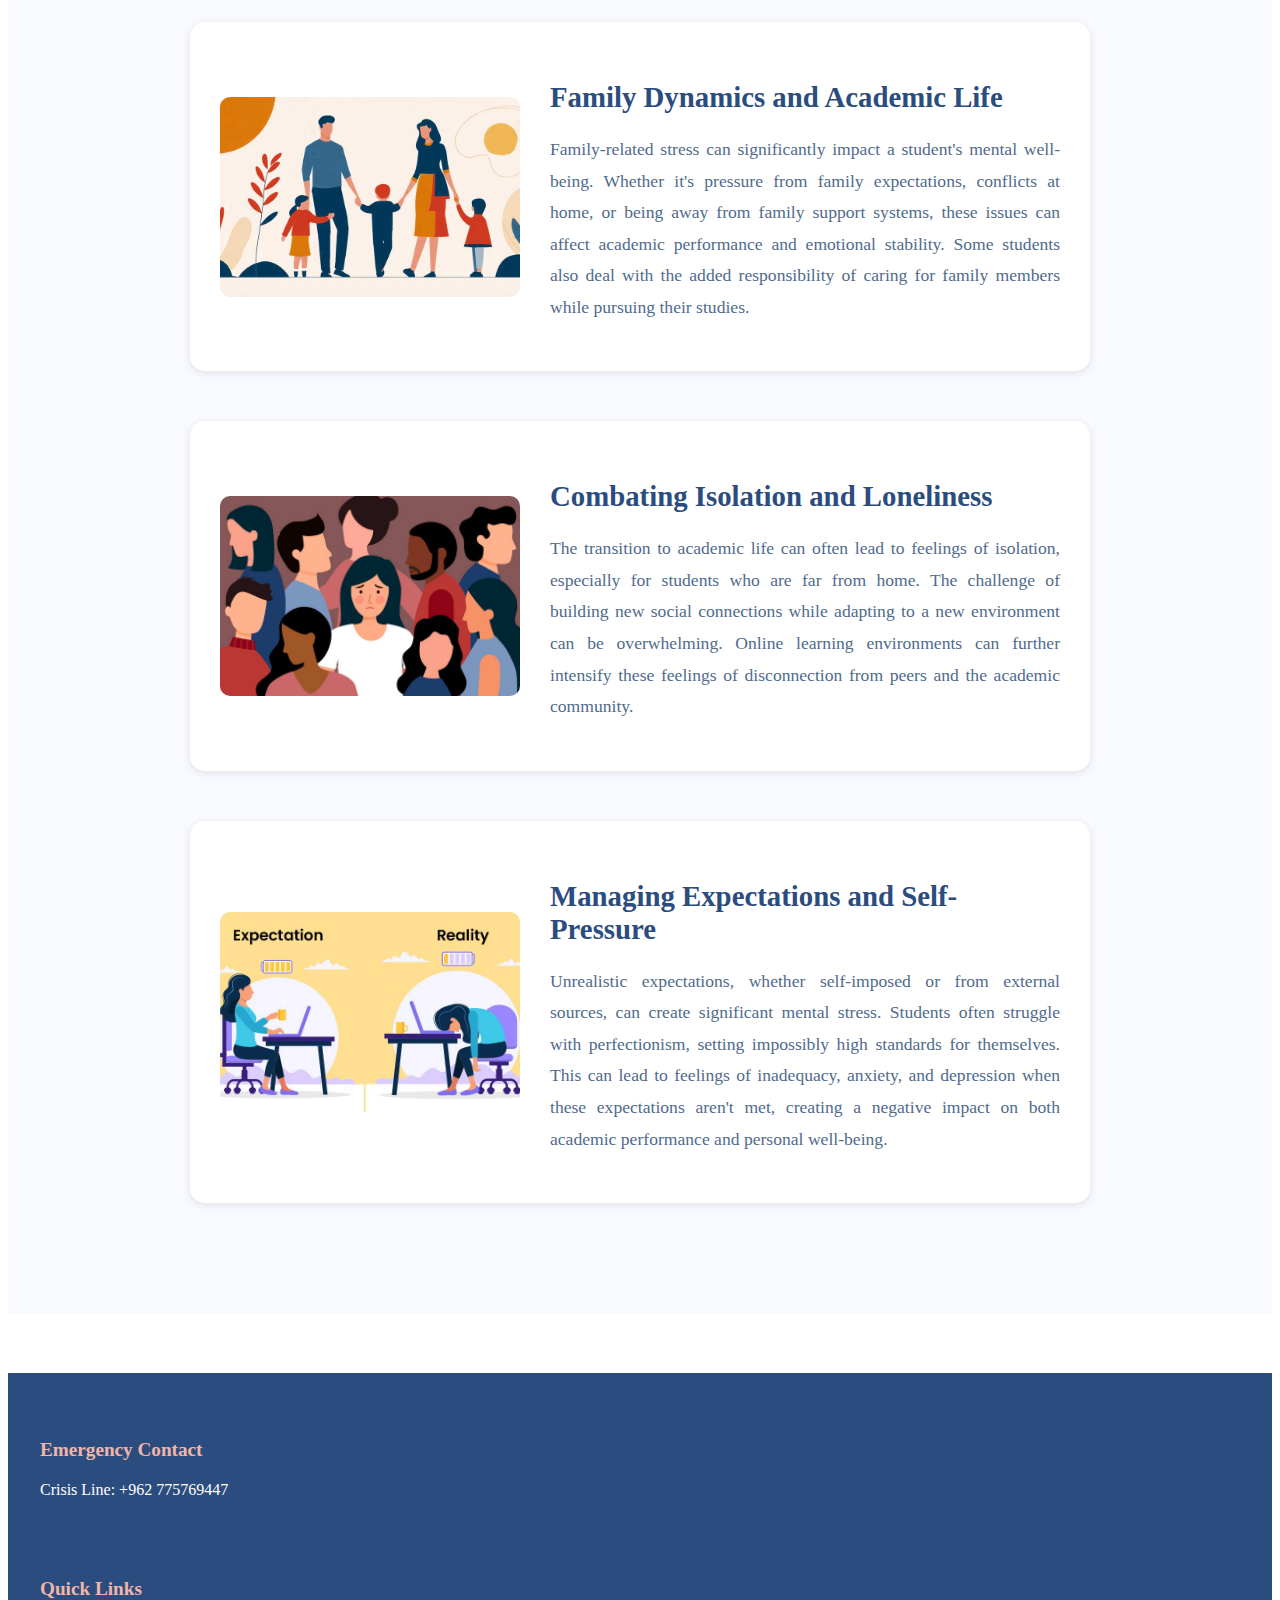
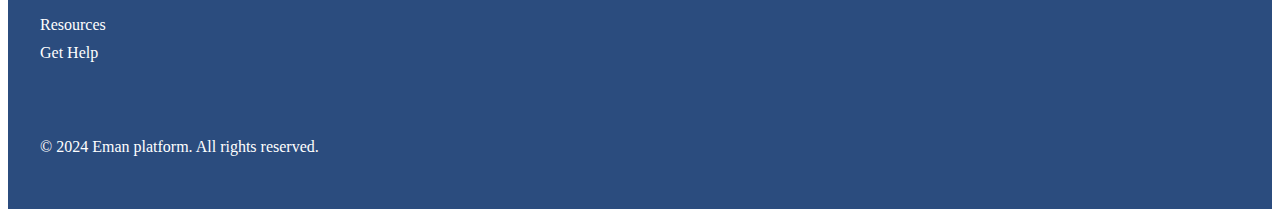
==== commit 1ab95986: "i made a lot of changes first thing the common causes in the causes page i made it with tables then " ====
--- a/causes.html
+++ b/causes.html
@@ -34,49 +34,49 @@
         <section class="causes-section">
             <div class="causes-container">
                 <h2>Common Causes of Student Mental Health Issues</h2>
-                <div class="causes-grid">
-                    <div class="cause-card">
-                        <div class="cause-icon">📚</div>
-                        <h3>Academic Pressure</h3>
-                        <p>Deadlines, exams, and expectations can feel overwhelming, leading to stress and burnout.</p>
-                    </div>
-
-                    <div class="cause-card">
-                        <div class="cause-icon">👥</div>
-                        <h3>Social Pressure</h3>
-                        <p>Fitting in, making friends, and fear of judgement can increase anxiety, especially in new environments.</p>
-                    </div>
-
-                    <div class="cause-card">
-                        <div class="cause-icon">💰</div>
-                        <h3>Financial Stress</h3>
-                        <p>Tuition fees, living expenses, and part-time jobs add extra pressure on students.</p>
-                    </div>
-
-                    <div class="cause-card">
-                        <div class="cause-icon">😴</div>
-                        <h3>Lack of Sleep</h3>
-                        <p>Poor sleep habits affect mood, concentration, and emotional resilience.</p>
-                    </div>
-
-                    <div class="cause-card">
-                        <div class="cause-icon">🏠</div>
-                        <h3>Family Issues</h3>
-                        <p>Problems at home can impact emotional stability and focus on studies.</p>
-                    </div>
-
-                    <div class="cause-card">
-                        <div class="cause-icon">🤝</div>
-                        <h3>Isolation & Loneliness</h3>
-                        <p>Being away from home or feeling disconnected from peers increases the risk of mental health struggles.</p>
-                    </div>
-
-                    <div class="cause-card">
-                        <div class="cause-icon">🎯</div>
-                        <h3>Unrealistic Expectations</h3>
-                        <p>High personal goals or pressure from family and teachers can lead to feelings of failure.</p>
-                    </div>
-                </div>
+                <table class="causes-table">
+                    <tr>
+                        <td>
+                            <div class="cause-icon">📚</div>
+                            <h3>Academic Pressure</h3>
+                            <p>Deadlines, exams, and expectations can feel overwhelming, leading to stress and burnout.</p>
+                        </td>
+                        <td>
+                            <div class="cause-icon">👥</div>
+                            <h3>Social Pressure</h3>
+                            <p>Fitting in, making friends, and fear of judgement can increase anxiety, especially in new environments.</p>
+                        </td>
+                        <td>
+                            <div class="cause-icon">💰</div>
+                            <h3>Financial Stress</h3>
+                            <p>Tuition fees, living expenses, and part-time jobs add extra pressure on students.</p>
+                        </td>
+                    </tr>
+                    <tr>
+                        <td>
+                            <div class="cause-icon">😴</div>
+                            <h3>Lack of Sleep</h3>
+                            <p>Poor sleep habits affect mood, concentration, and emotional resilience.</p>
+                        </td>
+                        <td>
+                            <div class="cause-icon">🏠</div>
+                            <h3>Family Issues</h3>
+                            <p>Problems at home can impact emotional stability and focus on studies.</p>
+                        </td>
+                        <td>
+                            <div class="cause-icon">🤝</div>
+                            <h3>Isolation & Loneliness</h3>
+                            <p>Being away from home or feeling disconnected from peers increases the risk of mental health struggles.</p>
+                        </td>
+                    </tr>
+                    <tr>
+                        <td colspan="3">
+                            <div class="cause-icon">🎯</div>
+                            <h3>Unrealistic Expectations</h3>
+                            <p>High personal goals or pressure from family and teachers can lead to feelings of failure.</p>
+                        </td>
+                    </tr>
+                </table>
             </div>
         </section>
 
--- a/css/style.css
+++ b/css/style.css
@@ -1,6 +1,6 @@
 /* ===== HEADER SECTION ===== */
 header {
-    background-color: #ffffff;  /* White background for the header */
+    background-color: #ca6a6a;  /* White background for the header */
     box-shadow: 0 2px 5px rgb(0, 0, 0, 0.1);  /* Subtle shadow for depth */
     padding: 1rem 2rem;  /* Inner spacing: 1rem top/bottom, 2rem left/right */
     position: fixed;  /* Keeps header fixed while scrolling */
@@ -207,7 +207,7 @@
 .card-image img {
     width: 100%;
     height: 100%;
-    object-fit: cover; /* Changed to cover to fill the space properly */
+    object-fit: fill; /* Changed to cover to fill the space properly */
 }
 
 /* Optional: Add a subtle rotation on hover */
--- a/css/causes.css
+++ b/css/causes.css
@@ -1,6 +1,7 @@
+/* ===== CAUSES SECTION CONTAINER ===== */
 .causes-section {
-    padding: 60px 20px;
-    background-color: #fff;
+    padding: 4rem 2rem;
+    background-color: #f8faff;
 }
 
 .causes-container {
@@ -8,60 +9,72 @@
     margin: 0 auto;
 }
 
+/* ===== CAUSES SECTION HEADING ===== */
 .causes-container h2 {
+    text-align: center;
     color: #2B4C7E;
-    font-size: 2.2rem;
-    margin-bottom: 40px;
-    text-align: center;
+    margin-bottom: 3rem;
 }
 
-.causes-grid {
-    display: flex;
-    flex-wrap: wrap;
-    justify-content: center;
-    padding: 20px;
-    gap: 30px;
+/* ===== CAUSES TABLE LAYOUT ===== */
+.causes-table {
+    width: 100%;
+    border-collapse: separate;
+    border-spacing: 2rem;
 }
 
-.cause-card {
+/* ===== CAUSES TABLE CELLS ===== */
+.causes-table td {
     background: white;
-    padding: 30px;
     border-radius: 15px;
-    box-shadow: 0 2px 8px rgba(0, 0, 0, 0.1);
+    padding: 2rem;
     text-align: center;
+    box-shadow: 0 4px 15px rgba(0, 0, 0, 0.08);
+    transition: transform 0.3s ease;
+    vertical-align: top;
 }
 
-.cause-card:hover {
-    box-shadow: 0 5px 15px rgb(43, 76, 126, 0.2);
+.causes-table td:hover {
+    transform: translateY(-5px);
 }
 
+/* ===== CAUSE CARD CONTENT ===== */
 .cause-icon {
     font-size: 2.5rem;
-    margin-bottom: 20px;
+    margin-bottom: 1rem;
 }
 
-.cause-card h3 {
+.causes-table h3 {
     color: #2B4C7E;
-    font-size: 1.4rem;
-    margin-bottom: 15px;
+    margin-bottom: 1rem;
+    font-size: 1.25rem;
 }
 
-.cause-card p {
+.causes-table p {
     color: #506B8B;
-    line-height: 1.6;
+    line-height: 1.5;
 }
 
-/* ===== CAUSES DETAILS SECTION ===== */
+/* ===== LAST CAUSE CARD (FULL WIDTH) ===== */
+.causes-table tr:last-child td {
+    text-align: center;
+    max-width: 600px;
+    margin: 0 auto;
+}
+
+/* ===== DETAILED CAUSES SECTION ===== */
 .causes-details {
     padding: 60px 20px;
     background-color: #F8FAFF;
 }
 
+/* ===== DETAILED CAUSES CONTAINER ===== */
 .detail-container {
     max-width: 900px;
     margin: 0 auto;
 }
 
+/* ===== DETAILED CAUSE ITEM ===== */
 .detail-item {
     margin-bottom: 50px;
     padding: 30px;
@@ -73,8 +86,7 @@
     align-items: center;
 }
 
-
-
+/* ===== DETAILED CAUSE IMAGE ===== */
 .detail-image {
     flex: 0 0 300px;
     height: 200px;
@@ -88,7 +100,7 @@
     object-fit: cover;
 }
 
-
+/* ===== DETAILED CAUSE CONTENT ===== */
 .detail-item h3 {
     color: #2B4C7E;
     font-size: 1.8rem;
@@ -102,7 +114,7 @@
     text-align: justify;
 }
 
-/* Add hover effect */
+/* ===== DETAILED CAUSE HOVER EFFECT ===== */
 .detail-item:hover {
     transform: translateY(-2px);
     box-shadow: 0 4px 12px rgba(0, 0, 0, 0.15);
